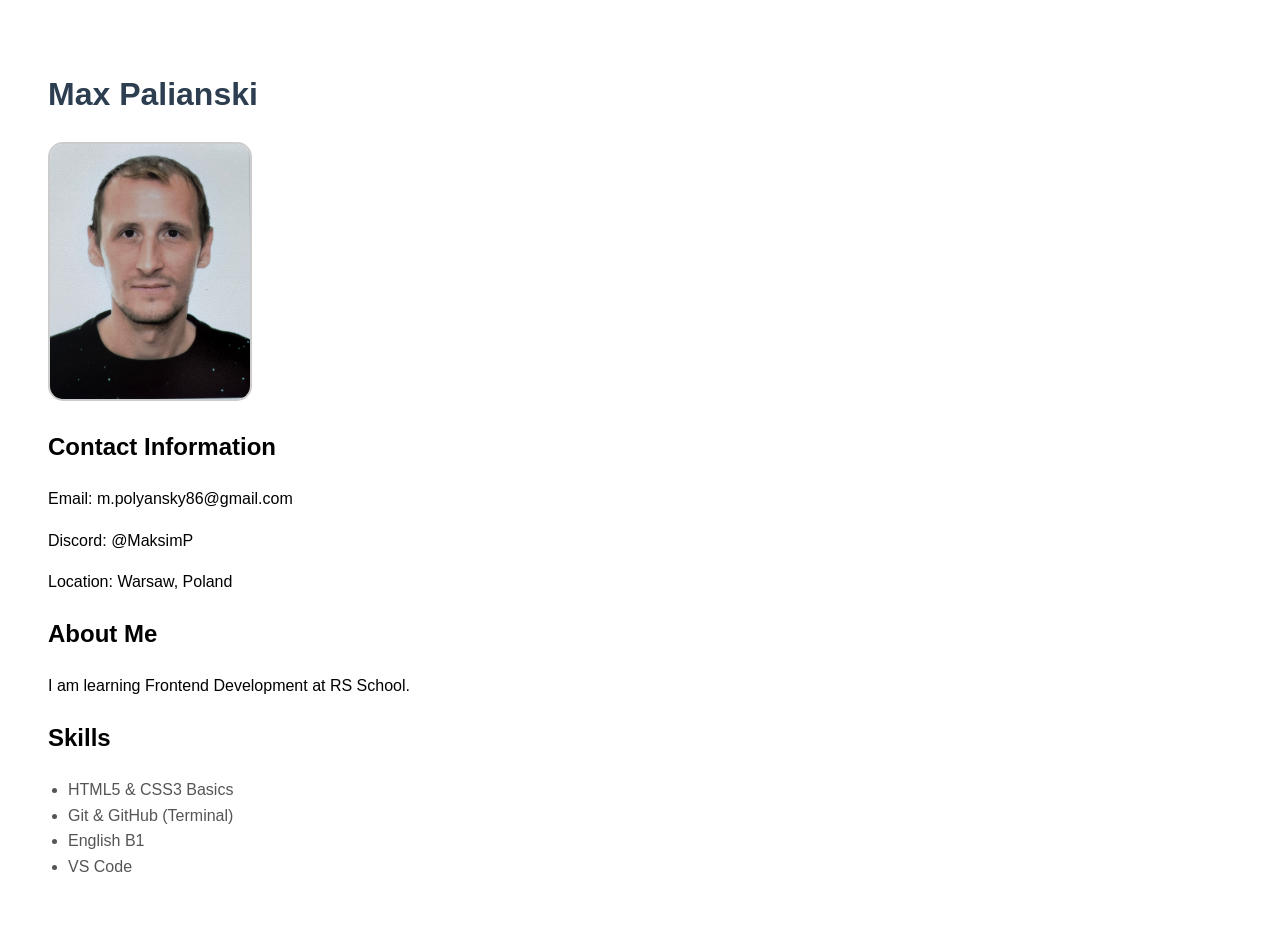
==== index.html @ 6287dd81 "feat: add skills section with unordered list" ====
<!DOCTYPE html>
<html lang="en">
<head>
    <meta charset="UTF-8">
    <meta name="viewport" content="width=device-width, initial-scale=1.0">
    <link rel="stylesheet" href="style.css">
    <title>Max Palianski</title>
</head>
<body>
    <h1>Max Palianski</h1>
    <img src="assets/images/IMG_5552.JPG" alt="Max Palianski Photo">

    <h2>Contact Information</h2>
    <p>Email: m.polyansky86@gmail.com</p>
    <p>Discord: @MaksimP</p>
    <p>Location: Warsaw, Poland</p>

    <h2>About Me</h2>
    <p>I am learning Frontend Development at RS School.</p>
    
    <h2>Skills</h2>
    <ul>
        <li>HTML5 & CSS3 Basics</li>
        <li>Git & GitHub (Terminal)</li>
        <li>English B1</li>
        <li>VS Code</li>
    </ul>

    
</body>
</html>
---- style.css ----
body {
    font-family: Arial, sans-serif;
    padding: 40px;
    line-height: 1.6;
}
img {
    width: 200px;
    height: auto;
    border-radius: 15px;
    border: 2px solid #ccc;
}
h1 {
    color: #2c3e50;
}

ul {
    padding-left: 20px;
    color: #555;
}

li {
    margin-botton: 8px;
}
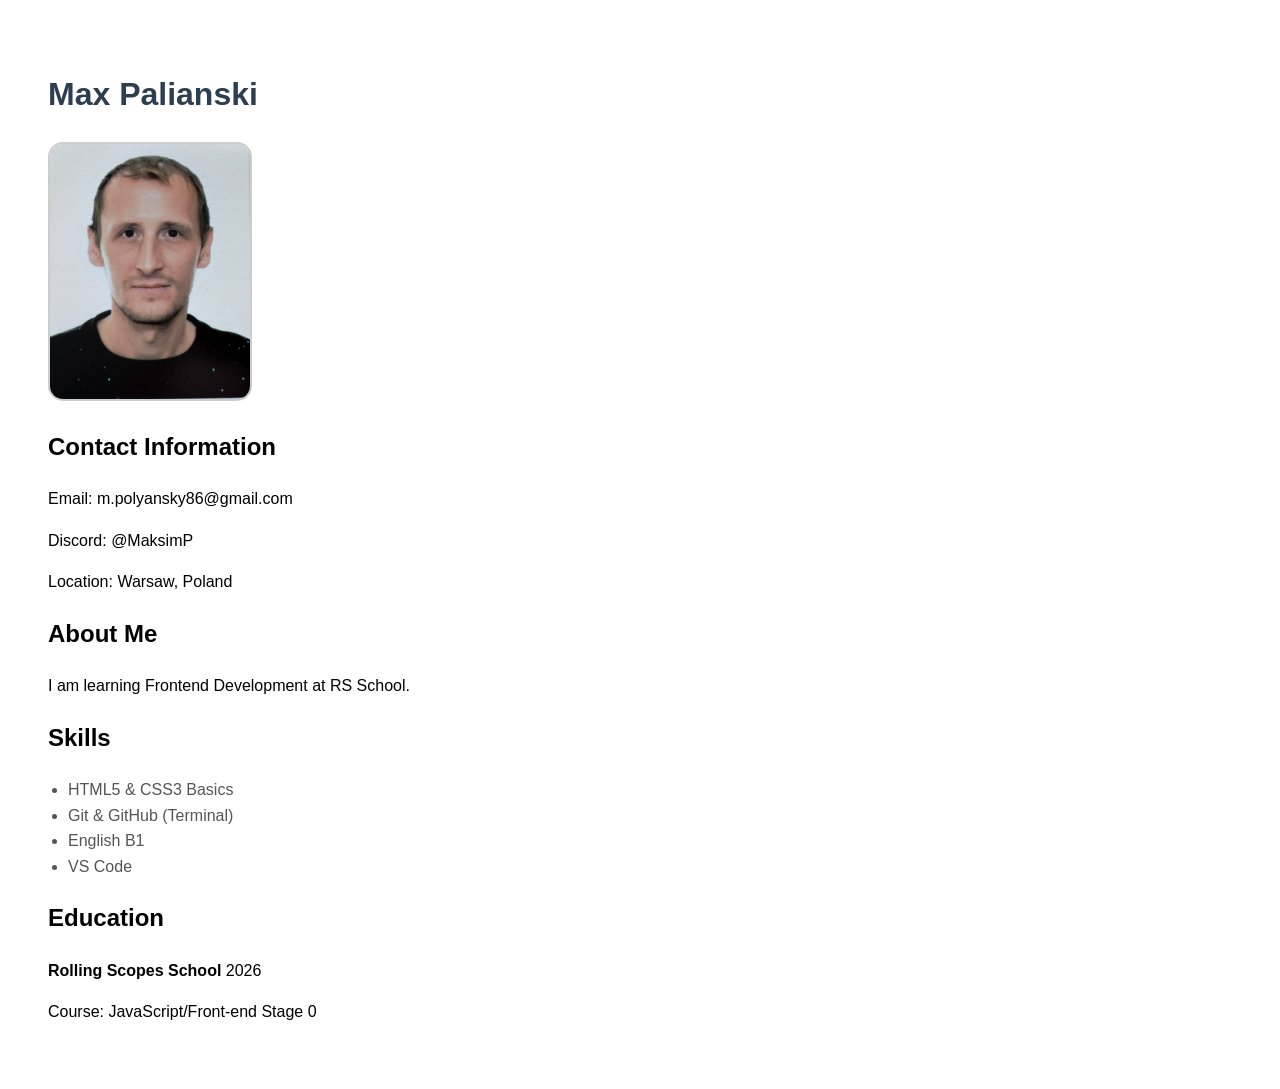
==== commit 5c5a270b: "feat: add education section using section tag" ====
--- a/index.html
+++ b/index.html
@@ -25,6 +25,11 @@
         <li>English B1</li>
         <li>VS Code</li>
     </ul>
+    <section>
+        <h2>Education</h2>
+        <p><strong>Rolling Scopes School</strong> 2026</p>
+        <p>Course: JavaScript/Front-end Stage 0</p>
+    </section>
 
     
 </body>
--- a/style.css
+++ b/style.css
@@ -20,4 +20,8 @@
 
 li {
     margin-botton: 8px;
+}
+
+section {
+    margin-botton: 30px
 }
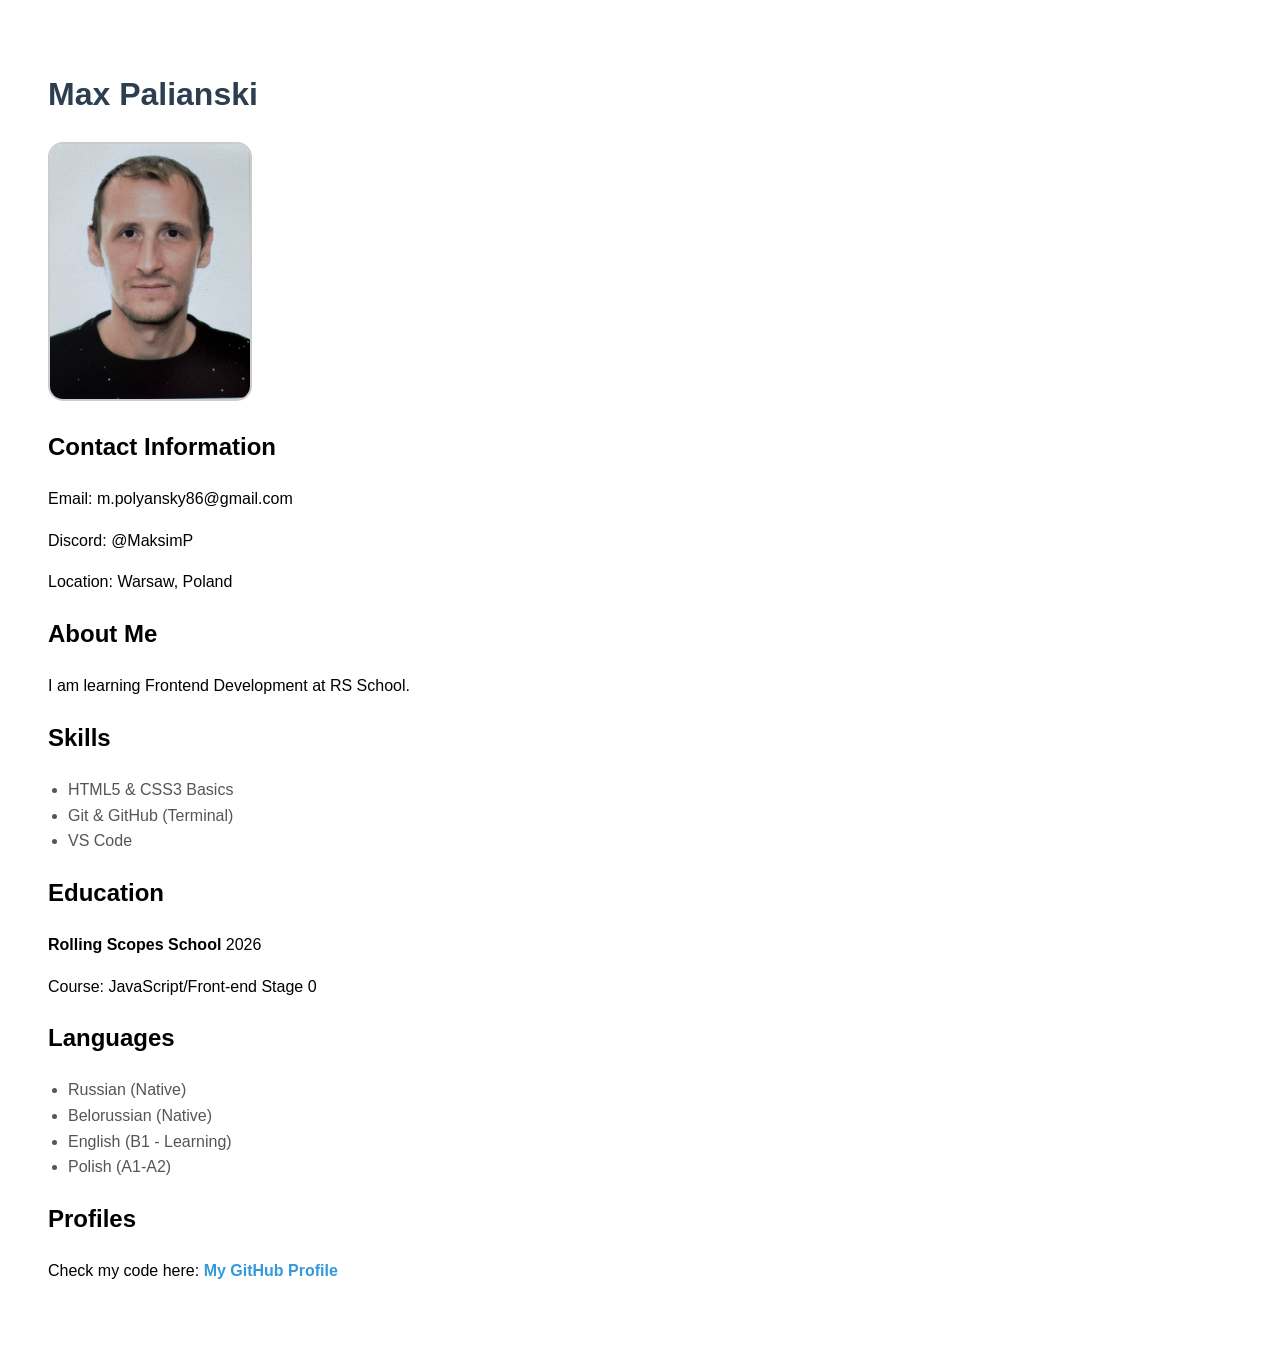
==== commit f10b8f8d: "feat: add language and github profile link" ====
--- a/index.html
+++ b/index.html
@@ -22,7 +22,6 @@
     <ul>
         <li>HTML5 & CSS3 Basics</li>
         <li>Git & GitHub (Terminal)</li>
-        <li>English B1</li>
         <li>VS Code</li>
     </ul>
     <section>
@@ -31,6 +30,21 @@
         <p>Course: JavaScript/Front-end Stage 0</p>
     </section>
 
+    <section>
+        <h2>Languages</h2>
+        <ul>
+            <li>Russian (Native)</li>
+            <li>Belorussian (Native)</li>
+            <li>English (B1 - Learning)</li>
+            <li> Polish (A1-A2)</li>
+        </ul>
+    </section>
+
+    <section>
+        <h2>Profiles</h2>
+        <p>Check my code here: <a href="https://github.com/MaxPalianski" target="_blank">My GitHub Profile</a></p>
+    </section>
+
     
 </body>
 </html>
--- a/style.css
+++ b/style.css
@@ -24,4 +24,13 @@
 
 section {
     margin-botton: 30px
+}
+
+a {
+    color: #3498db;
+    text-decoration: none;
+    font-weight: bold;
+}
+a:hover {
+    text-decoration: underline;
 }
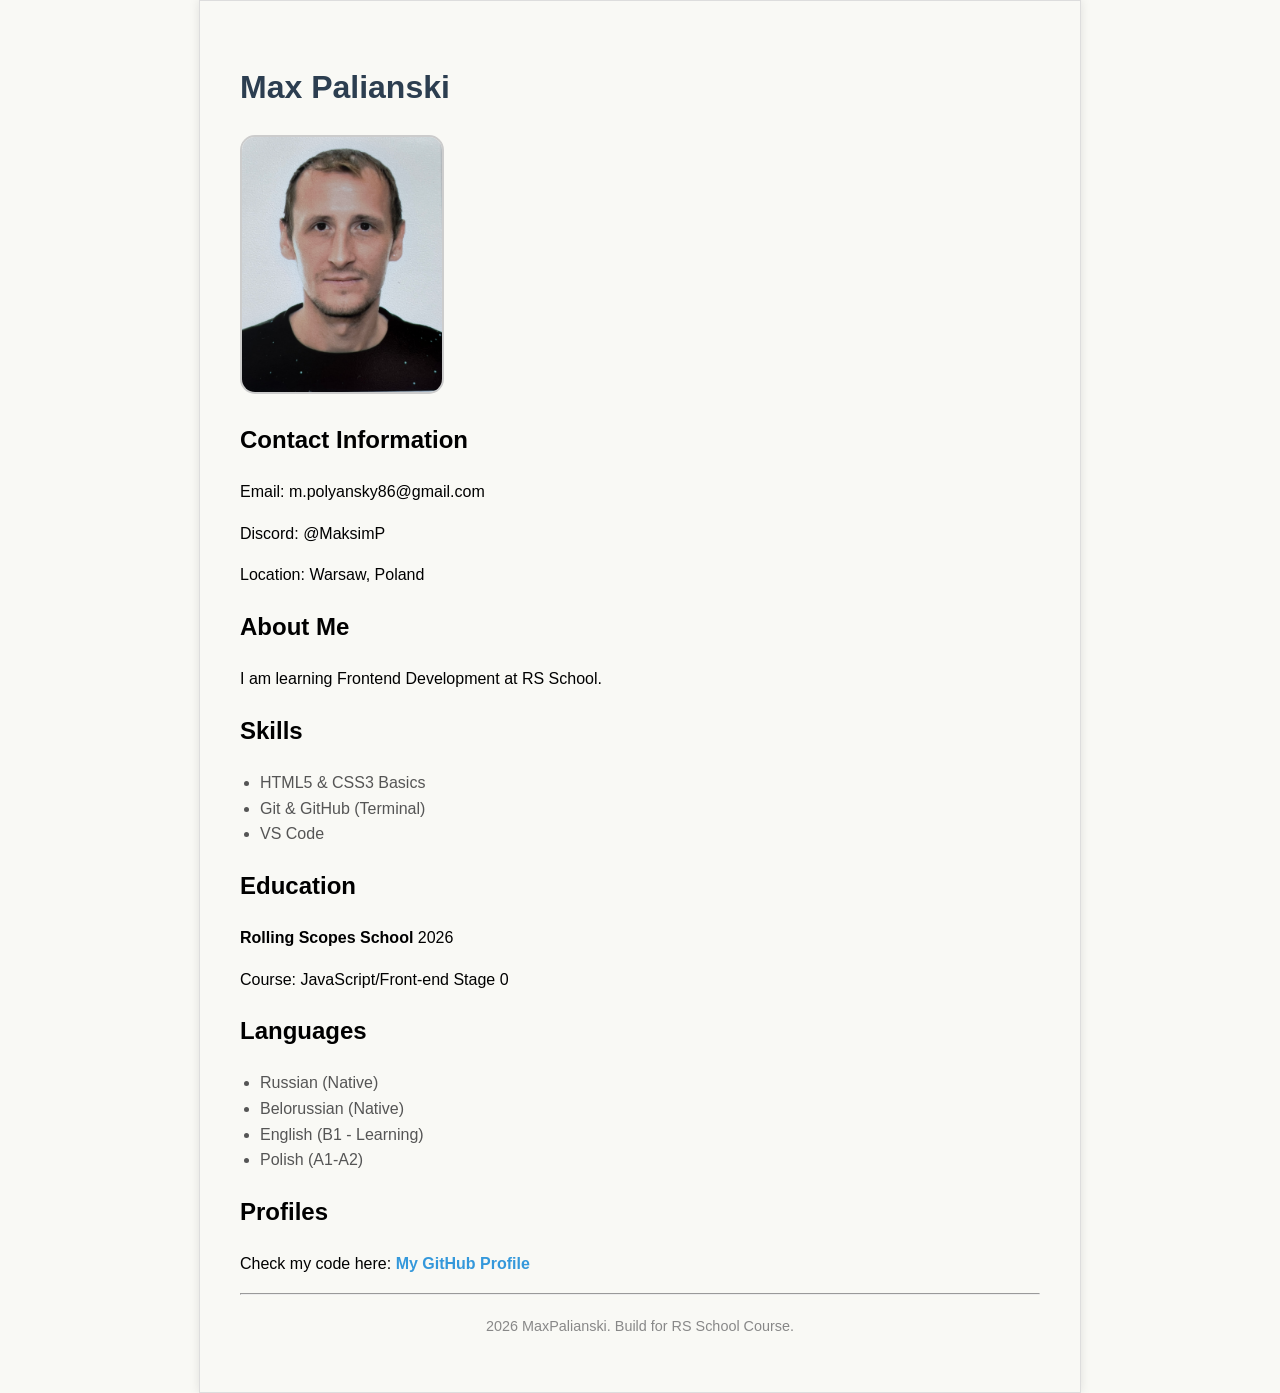
==== commit 506c4303: "feat: add fotter and final layout styling" ====
--- a/index.html
+++ b/index.html
@@ -45,6 +45,9 @@
         <p>Check my code here: <a href="https://github.com/MaxPalianski" target="_blank">My GitHub Profile</a></p>
     </section>
 
-    
+    <hr><footer>
+        <p> 2026 MaxPalianski. Build for RS School Course.</p>
+    </footer>
+
 </body>
 </html>
--- a/style.css
+++ b/style.css
@@ -2,6 +2,12 @@
     font-family: Arial, sans-serif;
     padding: 40px;
     line-height: 1.6;
+    max-width: 800px;
+    margin: 0 auto;
+    background-color: #f9f9f5;
+    padding: 40px;
+    border: 1px solid #ddd;
+    box-shadow: 0 0 10px rgba(0,0,0,0.1);
 }
 img {
     width: 200px;
@@ -33,4 +39,11 @@
 }
 a:hover {
     text-decoration: underline;
+}
+
+footer {
+    text-align: center;
+    font-size: 0.9em;
+    color: #888;
+    margin-top: 20px;
 }
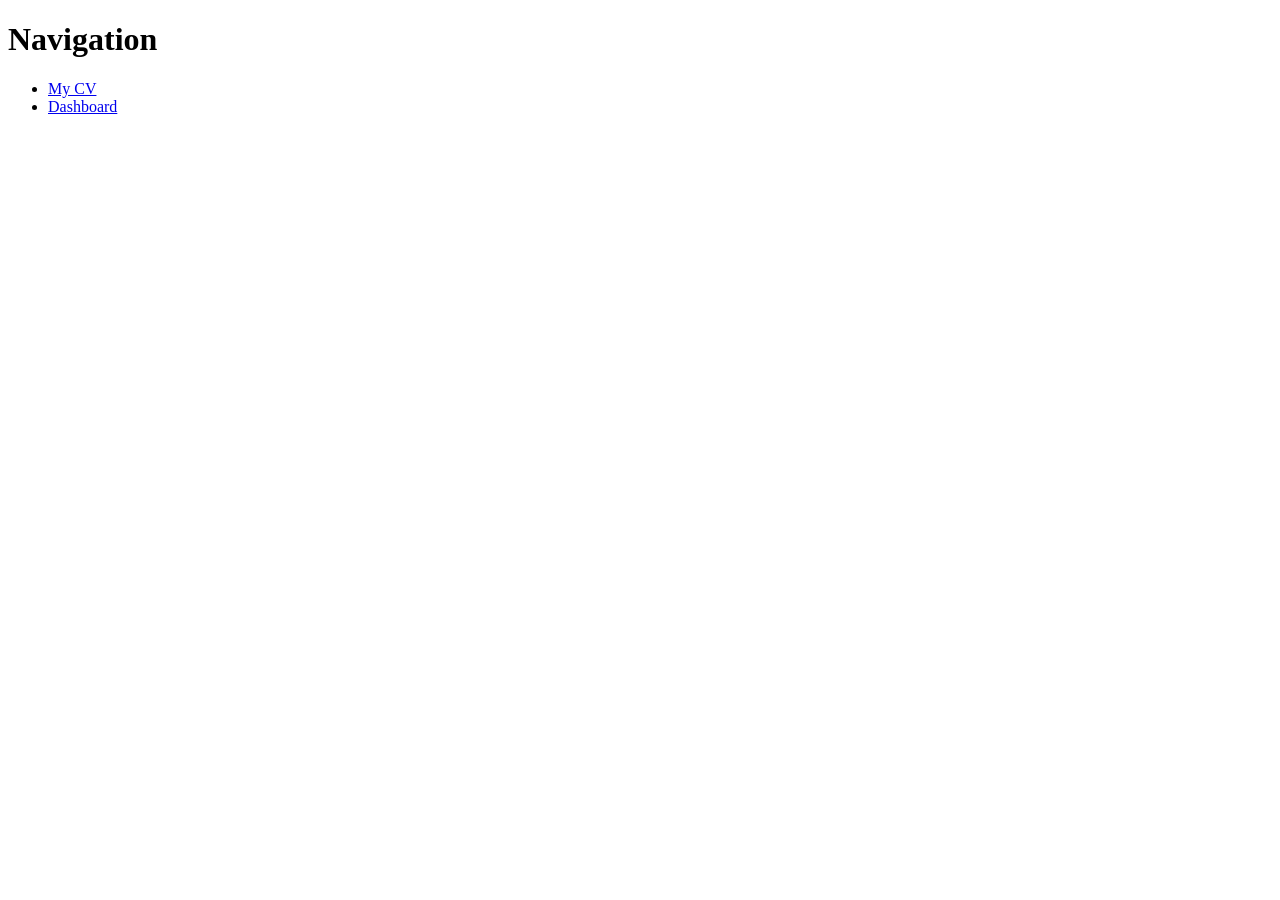
==== commit f3e717f1: "feat: add navigation to root" ====
--- a/index.html
+++ b/index.html
@@ -1,53 +1,18 @@
 <!DOCTYPE html>
 <html lang="en">
-<head>
+    <head>
     <meta charset="UTF-8">
-    <meta name="viewport" content="width=device-width, initial-scale=1.0">
-    <link rel="stylesheet" href="style.css">
-    <title>Max Palianski</title>
-</head>
-<body>
-    <h1>Max Palianski</h1>
-    <img src="assets/images/IMG_5552.JPG" alt="Max Palianski Photo">
-
-    <h2>Contact Information</h2>
-    <p>Email: m.polyansky86@gmail.com</p>
-    <p>Discord: @MaksimP</p>
-    <p>Location: Warsaw, Poland</p>
-
-    <h2>About Me</h2>
-    <p>I am learning Frontend Development at RS School.</p>
-    
-    <h2>Skills</h2>
-    <ul>
-        <li>HTML5 & CSS3 Basics</li>
-        <li>Git & GitHub (Terminal)</li>
-        <li>VS Code</li>
-    </ul>
-    <section>
-        <h2>Education</h2>
-        <p><strong>Rolling Scopes School</strong> 2026</p>
-        <p>Course: JavaScript/Front-end Stage 0</p>
-    </section>
-
-    <section>
-        <h2>Languages</h2>
+    <title>My projects</title>
+    </head>
+    <body>
+        <h1>Navigation</h1>
         <ul>
-            <li>Russian (Native)</li>
-            <li>Belorussian (Native)</li>
-            <li>English (B1 - Learning)</li>
-            <li> Polish (A1-A2)</li>
+            <li>
+                <a href="./cv/index.html">My CV</a>
+            </li>
+            <li>
+                <a href="./dashboard/index.html">Dashboard</a>
+            </li>
         </ul>
-    </section>
-
-    <section>
-        <h2>Profiles</h2>
-        <p>Check my code here: <a href="https://github.com/MaxPalianski" target="_blank">My GitHub Profile</a></p>
-    </section>
-
-    <hr><footer>
-        <p> 2026 MaxPalianski. Build for RS School Course.</p>
-    </footer>
-
-</body>
+    </body>
 </html>
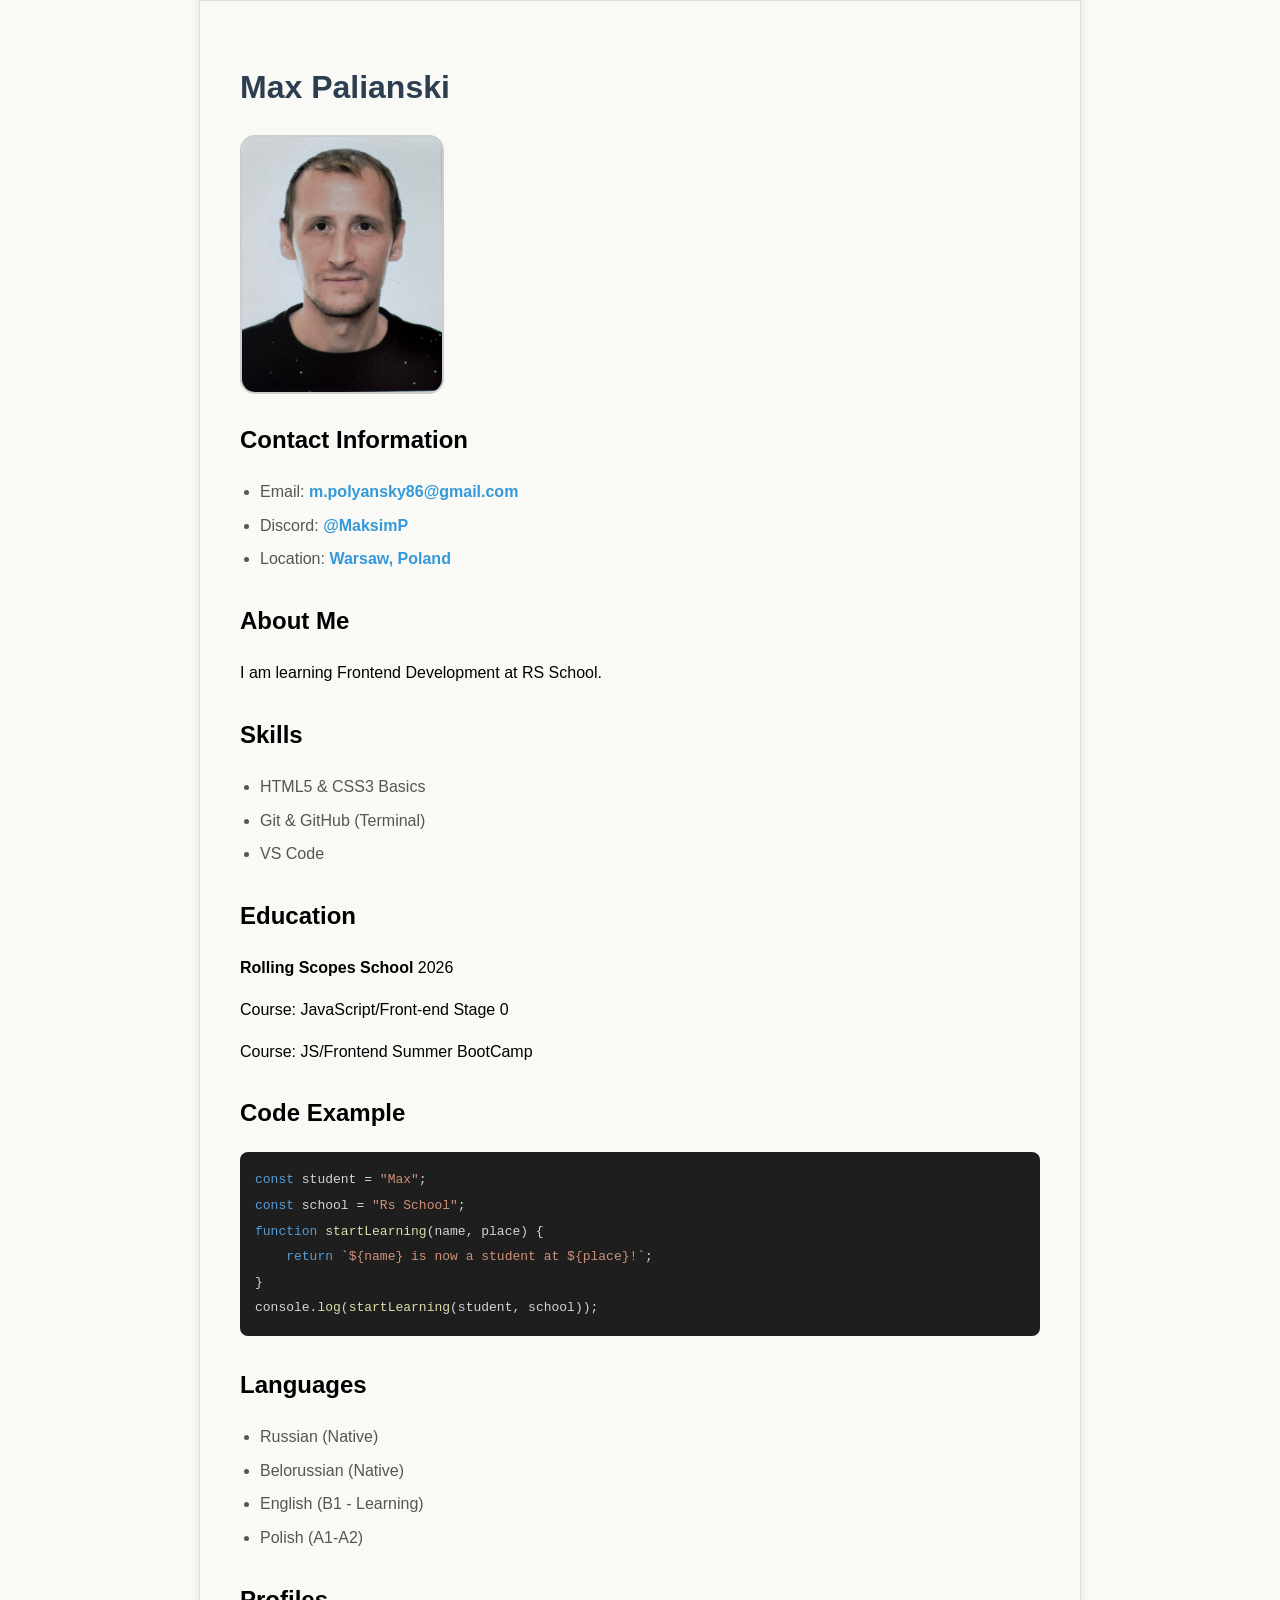
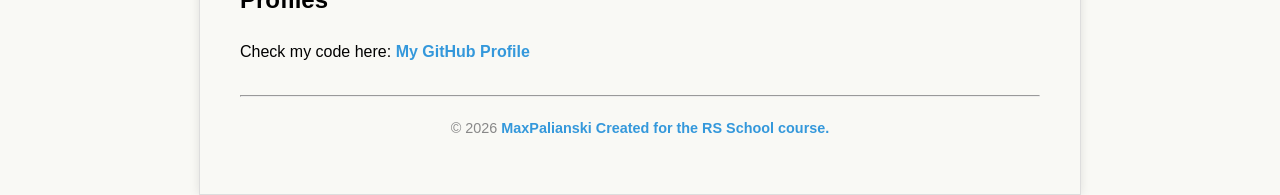
==== commit 06387b72: "feat: add HTML layout and CSS styling for CV" ====
--- a/index.html
+++ b/index.html
@@ -1,18 +1,78 @@
 <!DOCTYPE html>
 <html lang="en">
-    <head>
+
+<head>
     <meta charset="UTF-8">
-    <title>My projects</title>
-    </head>
-    <body>
-        <h1>Navigation</h1>
-        <ul>
-            <li>
-                <a href="./cv/index.html">My CV</a>
-            </li>
-            <li>
-                <a href="./dashboard/index.html">Dashboard</a>
-            </li>
-        </ul>
-    </body>
+    <meta name="viewport" content="width=device-width, initial-scale=1.0">
+    <link rel="stylesheet" href="style.css">
+    <title>Max Palianski</title>
+</head>
+
+<body>
+    <main>
+        <header>
+            <h1>Max Palianski</h1>
+            <img src="assets/images/IMG_5552.JPG" alt="Max Palianski">
+        </header>
+        <section>
+            <h2>Contact Information</h2>
+            <ul>
+            <li>Email: <a href="mailto:m.polyansky86@gmail.com">m.polyansky86@gmail.com</a></li>
+            <li>Discord: <a href="https://discord.com" target="_blank">@MaksimP</a></li>
+            <li>Location: <a
+                    href="https://www.google.com/maps/place/%D0%92%D0%B0%D1%80%D1%88%D0%B0%D0%B2%D0%B0/@52.2330974,20.8966139,11z/data=!3m1!4b1!4m6!3m5!1s0x471ecc669a869f01:0x72f0be2a88ead3fc!8m2!3d52.2296756!4d21.0122287!16zL20vMDgxbV8?entry=ttu&g_ep=EgoyMDI2MDkwNi4wIKXMDSoASAFQAw%3D%3D">Warsaw,
+                    Poland</a></li>
+                    </ul>
+        </section>
+        <section>
+            <h2>About Me</h2>
+            <p>I am learning Frontend Development at RS School.</p>
+        </section>
+        <section>
+            <h2>Skills</h2>
+            <ul>
+                <li>HTML5 &amp; CSS3 Basics</li>
+                <li>Git &amp; GitHub (Terminal)</li>
+                <li>VS Code</li>
+            </ul>
+        </section>
+        <section>
+            <h2>Education</h2>
+            <p><strong>Rolling Scopes School</strong> 2026</p>
+            <p>Course: JavaScript/Front-end Stage 0</p>
+            <p>Course: JS/Frontend Summer BootCamp</p>
+        </section>
+
+        <section>
+            <h2>Code Example</h2>
+            <pre><code><span class="keyword">const</span> student = <span class="string">"Max"</span>;
+<span class="keyword">const</span> school = <span class="string">"Rs School"</span>;
+<span class="keyword">function</span> <span class="function">startLearning</span>(name, place) {
+    <span class="keyword">return</span> `<span class="string">${name} is now a student at ${place}!</span>`;
+}
+console.<span class="function">log</span>(<span class="function">startLearning</span>(student, school));
+</code></pre>
+        </section>
+
+        <section>
+            <h2>Languages</h2>
+            <ul>
+                <li>Russian (Native)</li>
+                <li>Belorussian (Native)</li>
+                <li>English (B1 - Learning)</li>
+                <li>Polish (A1-A2)</li>
+            </ul>
+        </section>
+        <section>
+            <h2>Profiles</h2>
+            <p>Check my code here: <a href="https://github.com/MaxPalianski" target="_blank">My GitHub Profile</a></p>
+        </section>
+        <hr>
+    </main>
+    <footer>
+        <p> &copy; 2026 <a href="https://github.com/MaxPalianski" target="_blank">MaxPalianski</a> <a href="https://rs.school/" target="_blank">Created for the RS School course.</a>
+        </p>
+    </footer>
+</body>
+
 </html>
--- a/style.css
+++ b/style.css
@@ -0,0 +1,69 @@
+body {
+    font-family: Arial, sans-serif;
+    padding: 40px;
+    line-height: 1.6;
+    max-width: 800px;
+    margin: 0 auto;
+    background-color: #f9f9f5;
+    padding: 40px;
+    border: 1px solid #ddd;
+    box-shadow: 0 0 10px rgba(0,0,0,0.1);
+}
+img {
+    width: 200px;
+    height: auto;
+    border-radius: 15px;
+    border: 2px solid #ccc;
+}
+h1 {
+    color: #2c3e50;
+}
+
+ul {
+    padding-left: 20px;
+    color: #555;
+}
+
+li {
+    margin-bottom: 8px;
+}
+
+section {
+    margin-bottom: 30px
+}
+
+a {
+    color: #3498db;
+    text-decoration: none;
+    font-weight: bold;
+}
+a:hover {
+    text-decoration: underline;
+}
+
+footer {
+    text-align: center;
+    font-size: 0.9em;
+    color: #888;
+    margin-top: 20px;
+}
+
+pre {
+    background-color: #1e1e1e;
+    color: #d4d4d4;
+    padding: 15px;
+    border-radius: 8px;
+    font-family: 'Courier New', Courier, monospace;
+    overflow-x: auto;
+}
+.keyword {
+    color: #569cd6;
+}
+
+.string {
+    color: #ce9178;
+}
+
+.function {
+    color: #dcdcaa;
+}
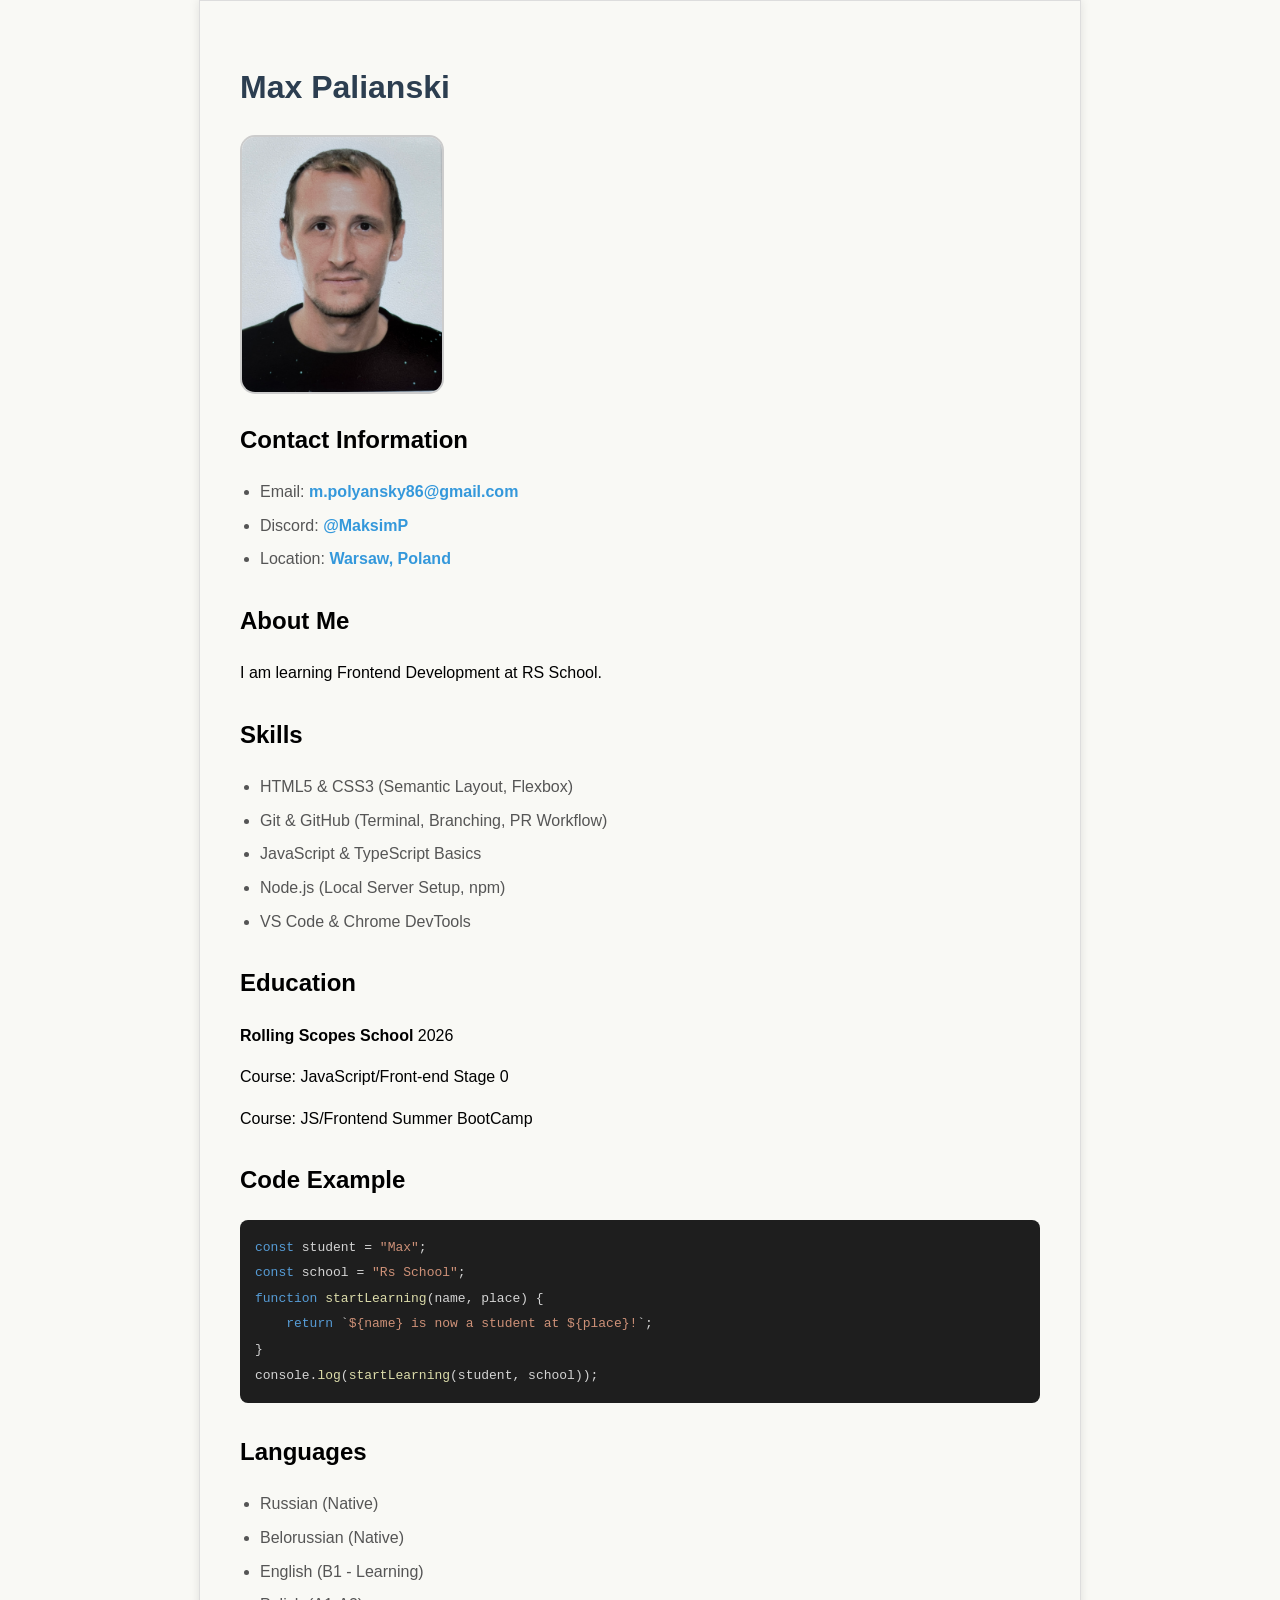
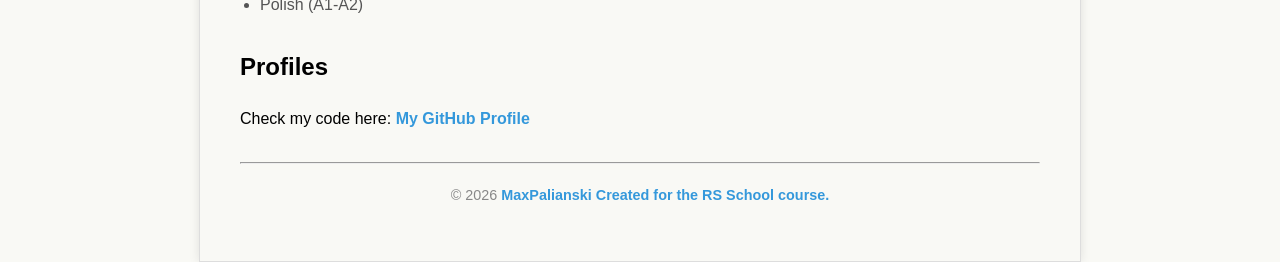
==== commit 35bf3415: "feat: add skills section" ====
--- a/index.html
+++ b/index.html
@@ -31,9 +31,11 @@
         <section>
             <h2>Skills</h2>
             <ul>
-                <li>HTML5 &amp; CSS3 Basics</li>
-                <li>Git &amp; GitHub (Terminal)</li>
-                <li>VS Code</li>
+                <li>HTML5 &amp; CSS3 (Semantic Layout, Flexbox)</li>
+                <li>Git &amp; GitHub (Terminal, Branching, PR Workflow)</li>
+                <li>JavaScript &amp; TypeScript Basics</li>
+                <li>Node.js (Local Server Setup, npm)</li>
+                <li>VS Code &amp; Chrome DevTools</li>
             </ul>
         </section>
         <section>
